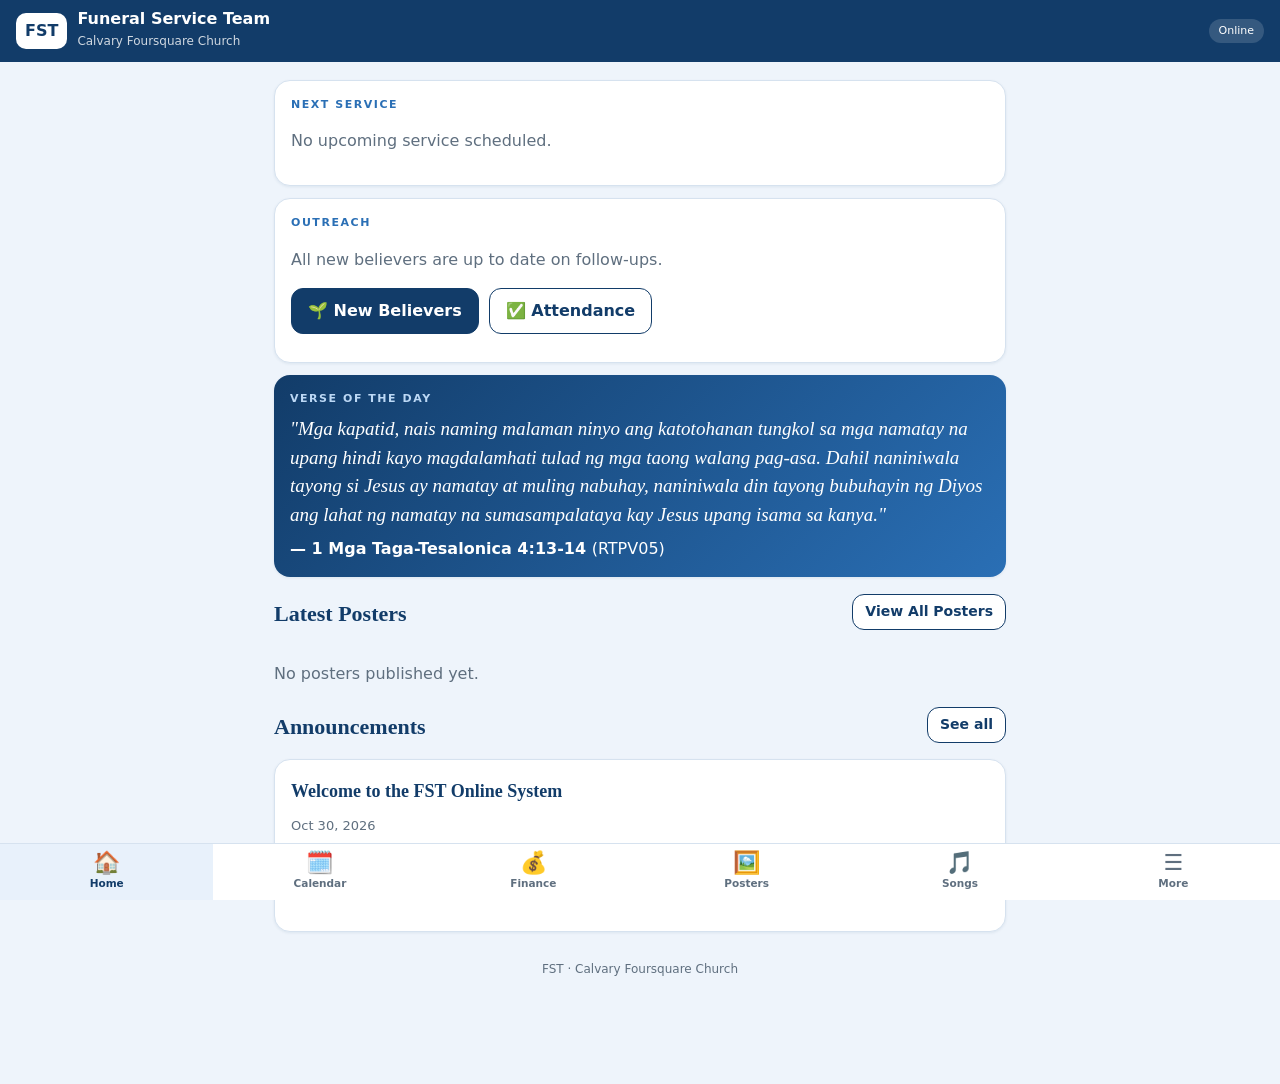
==== index.html @ 64f45190 "Add files via upload" ====
<!doctype html>
<html lang="en"><head><meta charset="utf-8"><meta name="viewport" content="width=device-width,initial-scale=1,viewport-fit=cover"><meta name="robots" content="noindex,nofollow"><meta name="theme-color" content="#123c69"><meta name="description" content="Calvary Foursquare Church Funeral Service Team"><link rel="manifest" href="manifest.webmanifest"><link rel="icon" href="assets/fst-icon.svg" type="image/svg+xml"><link rel="apple-touch-icon" href="assets/icons/apple-touch-icon.png"><title>FST | Calvary Foursquare Church</title><link rel="stylesheet" href="css/style.css"></head>
<body>
<header class="top"><div class="brand"><b>FST</b><span><strong>Funeral Service Team</strong><small>Calvary Foursquare Church</small></span></div><span id="connectionStatus" class="conn" role="status">…</span></header>
<main class="wrap">
<div id="loadBanner"></div>

<section class="view" id="v-home">
 <div id="nextService"></div>
 <div id="fuHome"></div>
 <article class="card verse hidden" id="verseCard"></article>
 <article class="card hidden" id="devotionCard"></article>
 <div class="heading"><h2>Latest Posters</h2><a class="btn alt sm" href="#posters">View All Posters</a></div>
 <div id="latestPosters" class="poster-grid latest"></div>
 <div class="heading"><h2>Announcements</h2><a class="btn alt sm" href="#more">See all</a></div>
 <div id="homeAnnouncements"></div>
</section>

<section class="view" id="v-events">
 <h2>Calendar</h2>
 <div class="card"><div class="heading"><button id="prev" class="btn alt sm" aria-label="Previous month">←</button><strong id="monthLabel"></strong><button id="next" class="btn alt sm" aria-label="Next month">→</button></div><div id="calendarGrid" class="calendar"></div><p class="muted small">Events without dates appear in the list below only.</p></div>
 <h2>Events</h2>
 <input id="eventSearch" class="search" type="search" placeholder="Search events…" aria-label="Search events">
 <div class="filters"><button data-filter="all" class="active">All</button><button data-filter="upcoming">Upcoming</button><button data-filter="completed">Completed</button></div>
 <div id="eventList"></div>
</section>

<section class="view" id="v-finance">
 <h2>Finance</h2>
 <div id="financeHero"></div>
 <div class="actions"><a class="btn" href="#summary">📄 Summary for Pastors</a><a class="btn alt" href="#expenses">🧾 Expense Report</a><a class="btn alt" href="#tithes">⛪ Tithes &amp; Offering Report</a></div>
 <div class="seg" role="tablist"><button data-ftab="services" class="active">Services</button><button data-ftab="history">History</button><button data-ftab="donations">Donations</button><button data-ftab="funds">Funds</button></div>
 <div id="ft-services" class="ftab"><div id="reportList"></div></div>
 <div id="ft-history" class="ftab hidden"><div id="historyList"></div></div>
 <div id="ft-donations" class="ftab hidden"><div id="donationList"></div></div>
 <div id="ft-funds" class="ftab hidden"><div class="seg sm"><button data-fund="operating" class="active">Operating Fund</button><button data-fund="savings">Savings</button><button data-fund="offering">Offering</button></div><div id="ledgerList"></div></div>
</section>

<section class="view" id="v-expenses">
 <div class="noprint actions"><a class="btn alt" href="#finance">← Back</a><button class="btn" data-print>Print / Save as PDF</button></div>
 <div class="noprint grid2"><label>Year<select id="expYear"></select></label><label>Month<select id="expMonth"><option value="">All months</option><option value="01">January</option><option value="02">February</option><option value="03">March</option><option value="04">April</option><option value="05">May</option><option value="06">June</option><option value="07">July</option><option value="08">August</option><option value="09">September</option><option value="10">October</option><option value="11">November</option><option value="12">December</option></select></label></div>
 <div id="expBody"></div>
</section>

<section class="view" id="v-tithes">
 <div class="noprint actions"><a class="btn alt" href="#finance">← Back</a><button class="btn" data-print>Print / Save as PDF</button></div>
 <div class="noprint grid2"><label>Year<select id="tyYear"></select></label><label>Month<select id="tyMonth"><option value="">All months</option><option value="01">January</option><option value="02">February</option><option value="03">March</option><option value="04">April</option><option value="05">May</option><option value="06">June</option><option value="07">July</option><option value="08">August</option><option value="09">September</option><option value="10">October</option><option value="11">November</option><option value="12">December</option></select></label></div>
 <div id="tyBody"></div>
</section>

<section class="view" id="v-songs">
 <h2>Songs &amp; Lyrics</h2>
 <div class="poster-tools"><input id="songSearch" class="search" type="search" placeholder="Search title or lyrics…" aria-label="Search songs"><select id="songCat" aria-label="Filter by category"><option value="all">All categories</option></select></div>
 <div id="songList"></div>
</section>

<section class="view" id="v-posters">
 <h2>Poster Gallery</h2>
 <p class="muted">Memorial service posters, team announcements, and church activities. Tap a poster to view it.</p>
 <div class="poster-tools"><input id="posterSearch" class="search" type="search" placeholder="Search posters…" aria-label="Search posters"><select id="posterCategory" aria-label="Filter posters by category"><option value="all">All categories</option></select></div>
 <div id="posterList" class="poster-grid"></div>
</section>

<section class="view" id="v-more">
 <div class="actions"><a class="btn" href="#reach">🌱 New Believers</a><a class="btn alt" href="#attend">✅ Attendance</a><a class="btn alt" href="#impact">📊 Ministry Impact Report</a></div>
 <h2>Assignments</h2><div id="assignmentList"></div>
 <h2>Announcements</h2><div id="announcementList"></div>
 <h2>About</h2>
 <div class="card"><p>Funeral Service Team (FST) is a ministry under the Evangelism Team of Calvary Foursquare Church.</p><p class="muted small">Install this app: on Android, open the browser menu and choose “Install app”. On iPhone, tap Share → “Add to Home Screen”.</p><p><a href="admin.html">Secretary Workspace</a></p></div>
</section>

<section class="view" id="v-reach">
 <div class="noprint actions"><a class="btn alt" href="#more">← Back</a></div>
 <h2>New Believers &amp; Follow-ups</h2><p class="muted small">People who received the Lord Jesus Christ through FST services, and how they are being followed up. Please keep this list within the team.</p>
 <div id="reachBody"></div>
</section>
<section class="view" id="v-attend">
 <div class="noprint actions"><a class="btn alt" href="#more">← Back</a></div>
 <h2>Attendance</h2><label class="noprint">Year<select id="atYear"><option value="all">All time</option></select></label><div id="attendBody"></div>
</section>
<section class="view" id="v-impact">
 <div class="noprint actions"><a class="btn alt" href="#more">← Back</a><button class="btn" data-print>Print / Save as PDF</button></div>
 <div class="noprint grid2"><label>Year<select id="imYear"></select></label><label>Month<select id="imMonth"><option value="">All months</option><option value="01">January</option><option value="02">February</option><option value="03">March</option><option value="04">April</option><option value="05">May</option><option value="06">June</option><option value="07">July</option><option value="08">August</option><option value="09">September</option><option value="10">October</option><option value="11">November</option><option value="12">December</option></select></label></div>
 <div id="imBody"></div>
</section>

<section class="view" id="v-report"><div id="reportBody"></div></section>

<section class="view" id="v-summary">
 <div class="noprint actions"><a class="btn alt" href="#finance">← Back</a><button class="btn" data-print>Print / Save as PDF</button></div>
 <div class="noprint grid2"><label>Year<select id="sumYear"></select></label><label>Month<select id="sumMonth"><option value="">All months</option><option value="01">January</option><option value="02">February</option><option value="03">March</option><option value="04">April</option><option value="05">May</option><option value="06">June</option><option value="07">July</option><option value="08">August</option><option value="09">September</option><option value="10">October</option><option value="11">November</option><option value="12">December</option></select></label></div>
 <div id="summaryBody"></div>
</section>
<footer class="foot">FST · Calvary Foursquare Church</footer>
</main>

<nav class="tabbar" aria-label="Main"><a href="#home" data-tab="home"><span>🏠</span>Home</a><a href="#events" data-tab="events"><span>🗓️</span>Calendar</a><a href="#finance" data-tab="finance"><span>💰</span>Finance</a><a href="#posters" data-tab="posters"><span>🖼️</span>Posters</a><a href="#songs" data-tab="songs"><span>🎵</span>Songs</a><a href="#more" data-tab="more"><span>☰</span>More</a></nav>
<dialog id="dlg"><button id="close" class="btn alt sm close">Close ✕</button><div id="dlgBody"></div></dialog>
<script src="js/shared.js"></script><script src="js/outreach-app.js"></script><script src="js/app.js"></script><script src="js/pwa.js"></script>
</body></html>
---- css/style.css ----
:root{--navy:#123c69;--blue:#2a6fb5;--sky:#e8f1fb;--ink:#1b2733;--muted:#5f6f7f;--line:#d6e2ef;--bg:#eef4fb;--ok:#1f7a4d;--danger:#b3402f}
*{box-sizing:border-box}html{scroll-padding-top:70px}
body{margin:0;font:16px/1.5 system-ui,-apple-system,"Segoe UI",Roboto,sans-serif;color:var(--ink);background:var(--bg);padding-bottom:calc(84px + env(safe-area-inset-bottom))}
h1,h2,h3,h4{font-family:Georgia,"Times New Roman",serif;color:var(--navy);margin:.5em 0 .3em;line-height:1.25}h2{font-size:22px}h3{font-size:18px}
a{color:var(--blue)}.muted{color:var(--muted)}.small{font-size:13px}.hidden{display:none!important}.preline{white-space:pre-line}
.top{position:sticky;top:0;z-index:20;background:var(--navy);color:#fff;padding:calc(10px + env(safe-area-inset-top)) 16px 10px;display:flex;justify-content:space-between;align-items:center;gap:10px}
.brand{display:flex;gap:10px;align-items:center;color:#fff;text-decoration:none}.brand b{background:#fff;color:var(--navy);border-radius:10px;padding:6px 9px;font-weight:800}.brand strong{display:block;line-height:1.1}.brand small{opacity:.8;font-size:12px}
.conn{font-size:11px;background:#ffffff26;border-radius:999px;padding:4px 10px;white-space:nowrap}.conn.offline{background:var(--danger)}
.wrap{max-width:760px;margin:0 auto;padding:6px 14px}
.view{display:none}.view.active{display:block}
.heading{display:flex;justify-content:space-between;align-items:center;gap:10px;flex-wrap:wrap}
.card,.item{background:#fff;border:1px solid var(--line);border-radius:16px;padding:16px;margin:12px 0;box-shadow:0 1px 3px #123c6914}
.item h3{margin-top:4px}
.btn,button{display:inline-flex;align-items:center;justify-content:center;gap:6px;min-height:44px;border:1px solid var(--navy);background:var(--navy);color:#fff;border-radius:12px;padding:10px 16px;font:inherit;font-weight:700;cursor:pointer;text-decoration:none}
.btn.alt,button.alt{background:#fff;color:var(--navy)}.btn.danger{background:#fff;color:var(--danger);border-color:var(--danger)}.btn.sm{min-height:36px;padding:6px 12px;font-size:14px}
button:focus-visible,a:focus-visible,input:focus-visible,select:focus-visible,textarea:focus-visible{outline:3px solid #8db8ea;outline-offset:2px}
.actions{display:flex;gap:10px;flex-wrap:wrap;margin:12px 0}
input,select,textarea{font:inherit;width:100%;padding:10px;border:1px solid var(--line);border-radius:10px;background:#fff;color:var(--ink);min-height:44px}
label{display:block;font-size:13px;font-weight:700;color:var(--navy)}label>input,label>select,label>textarea{margin-top:4px;font-weight:400}
.search{margin:8px 0}.grid2{display:grid;grid-template-columns:repeat(auto-fit,minmax(200px,1fr));gap:10px}.wide{grid-column:1/-1}
.filters{display:flex;gap:8px;margin:8px 0}.filters button{background:#fff;color:var(--navy)}.filters button.active{background:var(--navy);color:#fff}
.pill{display:inline-block;border-radius:999px;padding:2px 10px;font-size:12px;font-weight:700;background:var(--sky);color:var(--navy);text-transform:capitalize}.pill.upcoming{background:#dff3e8;color:var(--ok)}.pill.cancelled{background:#f9e1dd;color:var(--danger)}
/* bottom tab bar */
.tabbar{position:fixed;left:0;right:0;bottom:0;z-index:30;display:grid;grid-template-columns:repeat(6,1fr);background:#fff;border-top:1px solid var(--line);padding-bottom:env(safe-area-inset-bottom)}
.tabbar a{display:flex;flex-direction:column;align-items:center;gap:2px;padding:8px 0;font-size:10.5px;font-weight:700;color:var(--muted);text-decoration:none}.tabbar a span{font-size:22px;line-height:1}.tabbar a.active{color:var(--navy);background:var(--sky)}
/* announcement-style rows */
.next{padding:0;overflow:hidden}.next .band{background:var(--navy);color:#fff;padding:10px 16px;display:flex;justify-content:space-between;gap:8px;font-weight:800;letter-spacing:.08em;font-size:13px}
.next .body{padding:6px 16px 16px}.next h2{font-size:26px;margin:.3em 0 0}
.arow{display:grid;grid-template-columns:40px 1fr auto;gap:10px;align-items:center;padding:10px 0;border-bottom:1px solid var(--line)}.arow:last-child{border:0}
.ico{width:38px;height:38px;border-radius:50%;background:var(--navy);display:grid;place-items:center;font-size:17px}
.arow .lab{font-weight:700;color:var(--navy);font-size:14px;line-height:1.2}.arow .val{font-family:Georgia,serif;font-weight:800;font-size:20px;text-align:right;line-height:1.15}.arow .val.s{font-size:15px}.arow .sub{display:block;font:400 12px system-ui;color:var(--muted)}
h3.bar{background:var(--navy);color:#fff;text-align:center;letter-spacing:.18em;text-transform:uppercase;font-size:14px;padding:8px;border-radius:10px;margin:14px 0 8px}
.prog{list-style:none;margin:0;padding:0}.prog li{display:grid;grid-template-columns:34px 1fr auto;gap:10px;align-items:center;background:var(--sky);border-radius:10px;padding:8px;margin:6px 0}.prog b{background:var(--navy);color:#fff;border-radius:8px;text-align:center;padding:4px 0}.prog em{font-style:normal;font-size:13px;color:var(--muted);text-align:right}
.verse{background:linear-gradient(135deg,#123c69,#2a6fb5);color:#fff;border:0}.verse .eyebrow{color:#bcd8f5}.verse blockquote{margin:8px 0;font:italic 19px/1.5 Georgia,serif}.verse .ref{margin:0;font-weight:700}
.eyebrow{font-size:11px;font-weight:800;letter-spacing:.14em;color:var(--blue);margin:0}
audio{width:100%;margin:8px 0}details summary{cursor:pointer;font-weight:700;color:var(--navy);padding:6px 0}
/* finance */
.fin-hero{background:linear-gradient(135deg,#123c69,#2a6fb5);color:#fff;border-radius:18px;padding:20px;margin:12px 0;text-align:center}.fin-hero small{letter-spacing:.14em;font-weight:700;opacity:.85}.fin-hero strong{display:block;font:800 40px Georgia,serif;margin:4px 0}.fin-hero span{font-size:12px;opacity:.8}
.stat3{display:grid;grid-template-columns:repeat(3,1fr);gap:8px}.stat3>div{background:#fff;border:1px solid var(--line);border-radius:12px;padding:10px}.stat3 small{display:block;color:var(--muted);font-size:11px}.stat3 b{font-size:15px}
.tbl{width:100%;border-collapse:collapse;font-size:14px}.tbl th{background:var(--sky);text-align:left;padding:8px;font-size:12px}.tbl td{padding:8px;border-bottom:1px solid var(--line);vertical-align:top}.tbl .n{text-align:right;white-space:nowrap}.tbl tr.tot td{font-weight:800;background:#f6f9fd}
.tablewrap{overflow-x:auto}.pos{color:var(--ok);font-weight:700}.neg{color:var(--danger);font-weight:700}
.sheet{background:#fff;border:1px solid var(--line);border-radius:16px;padding:18px;margin:12px 0}.sheet h2{font-family:system-ui,sans-serif;font-size:24px}.info3{display:grid;grid-template-columns:repeat(auto-fit,minmax(150px,1fr));gap:8px;margin:12px 0}.info3>div{background:var(--sky);border-radius:12px;padding:10px}.info3 small{display:block;color:var(--muted);font-size:12px}
.note{background:var(--sky);border-left:4px solid var(--navy);border-radius:8px;padding:12px;margin:12px 0}.sign{display:grid;grid-template-columns:1fr 1fr;gap:24px;margin-top:40px}.sign div{border-top:1px solid var(--navy);padding-top:4px;font-size:13px;color:var(--muted);min-height:46px}.sign b{display:block;color:var(--ink);margin-top:-30px;margin-bottom:12px;min-height:18px}
/* calendar */
.calendar{display:grid;grid-template-columns:repeat(7,minmax(0,1fr));gap:3px}.weekday{font-size:11px;font-weight:800;text-align:center;color:var(--muted)}.day{min-height:56px;background:var(--sky);border-radius:8px;padding:3px;overflow:hidden}.day.muted{opacity:.45}.day-number{font-size:11px;font-weight:700}
.day button{display:block;width:100%;min-height:0;padding:2px 3px;margin-top:2px;font-size:10px;line-height:1.2;border-radius:6px;text-align:left;background:var(--navy);overflow:hidden;text-overflow:ellipsis}.day button.completed{background:#6b7c8e;border-color:#6b7c8e}
/* posters */
.poster-grid{display:grid;grid-template-columns:repeat(3,minmax(0,1fr));gap:12px;margin-top:12px}
.poster-card{padding:0;overflow:hidden;text-align:left;border-radius:14px;border:1px solid var(--line);background:#fff;color:var(--ink);display:flex;flex-direction:column;align-items:stretch;justify-content:flex-start;min-width:0;min-height:0;font-weight:400}
.poster-thumb{display:block;aspect-ratio:3/4;background:var(--sky)}.poster-card img,.poster-thumb .img-fallback{display:block;width:100%;height:100%;object-fit:contain}
.poster-info{display:flex;flex-direction:column;gap:4px;padding:10px;white-space:normal}.poster-info strong{overflow-wrap:anywhere;font-size:13px;color:var(--navy)}.poster-info small{font-size:11px;color:var(--muted)}
.poster-tools{display:flex;gap:10px;flex-wrap:wrap}.poster-tools input{flex:1 1 180px}.poster-tools select{flex:1 1 160px;width:auto}
.img-fallback{display:flex;align-items:center;justify-content:center;text-align:center;color:var(--muted);font-size:12px;padding:10px;background:var(--sky);min-height:120px}
.poster-view{overflow:auto;max-height:70vh;touch-action:pan-x pan-y pinch-zoom}.poster-expanded{display:block;max-width:100%;margin:12px auto;border-radius:8px}
@media(max-width:650px){.poster-grid{grid-template-columns:repeat(2,minmax(0,1fr));gap:9px}}
dialog{width:min(640px,calc(100% - 20px));max-height:88vh;overflow:auto;border:0;border-radius:18px;padding:20px;box-shadow:0 20px 70px #0004}dialog::backdrop{background:#10231db3}.close{position:sticky;top:0;float:right}
.status-msg,.msg{font-size:13px;margin:10px 0;overflow-wrap:anywhere}.msg.ok,.status-msg.success{color:var(--ok)}.msg.bad,.status-msg.error{color:var(--danger)}
.banner{background:#fdecea;border:1px solid #f0b9b1;color:#7d2a1f;border-radius:12px;padding:10px 14px;margin:12px 0;font-size:14px}
.notice{background:#fff5df;border:1px solid #efdfb6;border-radius:10px;padding:13px;color:#75551b;font-size:13px;margin:14px 0}
.foot{text-align:center;color:var(--muted);font-size:12px;padding:16px}
/* admin */
.tabs{display:flex;gap:6px;overflow-x:auto;padding:4px 0;-webkit-overflow-scrolling:touch}.tabs button{flex:0 0 auto;background:#fff;color:var(--navy);min-height:40px;font-size:14px}.tabs button.active{background:var(--navy);color:#fff}.tabs .dot{width:8px;height:8px;border-radius:50%;background:#e08a00;display:inline-block}
.rrow{display:grid;grid-template-columns:repeat(auto-fit,minmax(110px,1fr)) auto;gap:6px;margin:6px 0;align-items:center}.rrow button{min-height:40px;padding:6px 12px}
.rows{list-style:none;padding:0;margin:8px 0}.rows li{display:flex;gap:8px;align-items:center;justify-content:space-between;flex-wrap:wrap;border-bottom:1px solid var(--line);padding:8px 0}.rows li>span{flex:1 1 200px;overflow-wrap:anywhere}
.totals{background:var(--sky);border-radius:12px;padding:10px 14px;font-weight:700;margin:12px 0}.pill.dirty{background:#fff0d6;color:#8a5a00}
.poster-preview{max-width:240px;max-height:320px;object-fit:contain;border:1px solid var(--line);border-radius:8px;margin-top:8px;display:block}
.out canvas{max-width:100%;height:auto;border:1px solid var(--line);border-radius:10px;margin-top:10px}
textarea.code{font-family:ui-monospace,Consolas,monospace;font-size:12px;min-height:300px}
@media print{.top,.tabbar,.noprint,.foot,#loadBanner{display:none!important}body{background:#fff;padding:0}.view{display:none!important}.view.active{display:block!important}.sheet{border:0;box-shadow:none;padding:0}.wrap{max-width:none;padding:0}*{-webkit-print-color-adjust:exact;print-color-adjust:exact}}

.fund2{display:grid;grid-template-columns:1fr 1fr;gap:10px;margin:12px 0}.fund{border-radius:18px;padding:16px 12px;color:#fff;text-align:center}.fund.op{background:linear-gradient(135deg,#123c69,#2a6fb5)}.fund.sv{background:linear-gradient(135deg,#1f6a4d,#3a9b72)}.fund.of{background:linear-gradient(135deg,#8a5a00,#c98a12)}.fund.tt{background:linear-gradient(135deg,#4b2a7a,#7d52b8)}#fdBal{grid-template-columns:1fr 1fr}#fdBal .fund.of{grid-column:1/-1}
.fund small{letter-spacing:.12em;font-weight:700;opacity:.9;font-size:11px}.fund strong{display:block;font:800 26px Georgia,serif;margin:4px 0}.fund span{font-size:11px;opacity:.85;display:block;line-height:1.3}.fund.neg strong{color:#ffd9d3}
.seg{display:flex;gap:6px;margin:12px 0}.seg button{flex:1;background:#fff;color:var(--navy);min-height:40px;font-size:14px}.seg button.active{background:var(--navy);color:#fff}.seg.sm button{min-height:34px;font-size:13px}
.song-item{display:block;width:100%;text-align:left;background:#fff;color:var(--ink);border:1px solid var(--line);border-radius:14px;padding:12px 14px;margin:8px 0;font-weight:400}.song-item strong{display:block;color:var(--navy);font-size:17px}.song-item small{color:var(--muted)}
dialog.reader{width:min(760px,100%);max-height:100vh;height:100%;border-radius:0}
.reader-bar{display:flex;gap:6px;flex-wrap:wrap;margin:10px 0;position:sticky;top:0;background:#fff;padding:6px 0;z-index:2}
.lyrics{font-family:Georgia,"Times New Roman",serif;line-height:1.55;padding:6px 4px;border-radius:12px}.lyrics .stanza{margin:0 0 1.1em}.lyrics .seclab{display:block;font:700 .6em system-ui,sans-serif;letter-spacing:.14em;text-transform:uppercase;color:var(--blue);margin-bottom:.2em}
.lyrics.dark{background:#10161d;color:#f1f4f7;padding:14px}.lyrics.dark .seclab{color:#8fc1f5}
.songchecks{display:grid;grid-template-columns:repeat(auto-fit,minmax(200px,1fr));gap:4px 12px}.songchecks label{display:flex;gap:8px;align-items:center;font-weight:400;color:var(--ink)}.songchecks input{width:auto;min-height:0}
@media(max-width:380px){.fund strong{font-size:22px}}
.totals.neg{background:#fde8e8;color:#8b1a1a}.cs{margin:6px 0 10px;padding:10px;border:1px dashed var(--line,#b9c7d8);border-radius:12px}.cs .totals{margin:8px 0}#tx_csw:empty{display:none}
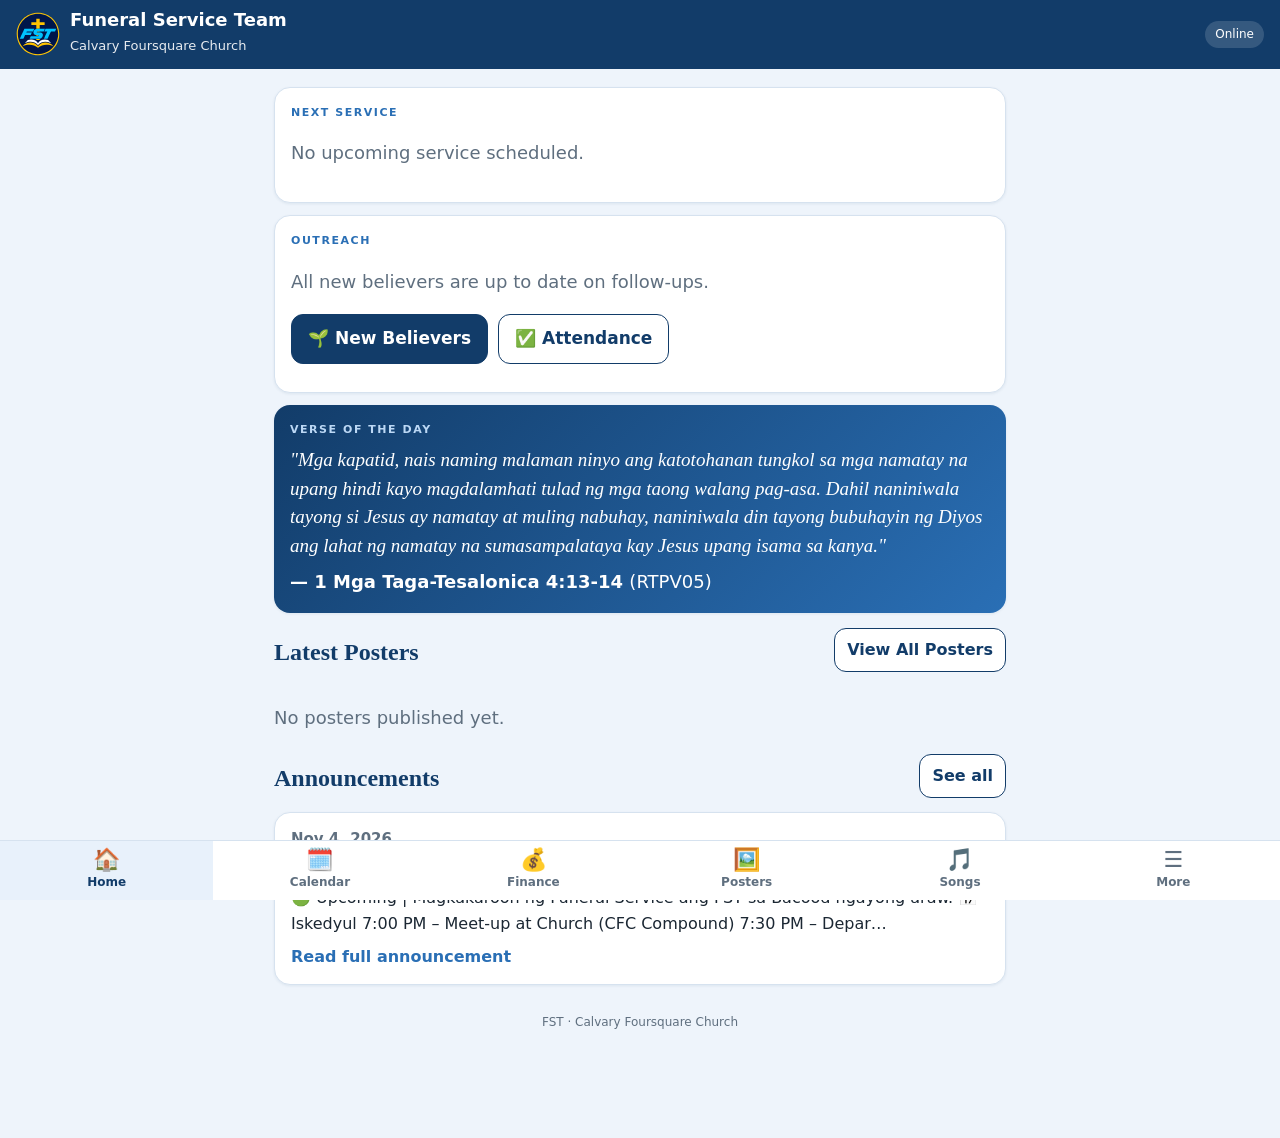
==== commit 4e3b128e: "Add files via upload" ====
--- a/index.html
+++ b/index.html
@@ -1,7 +1,7 @@
 <!doctype html>
 <html lang="en"><head><meta charset="utf-8"><meta name="viewport" content="width=device-width,initial-scale=1,viewport-fit=cover"><meta name="robots" content="noindex,nofollow"><meta name="theme-color" content="#123c69"><meta name="description" content="Calvary Foursquare Church Funeral Service Team"><link rel="manifest" href="manifest.webmanifest"><link rel="icon" href="assets/fst-icon.svg" type="image/svg+xml"><link rel="apple-touch-icon" href="assets/icons/apple-touch-icon.png"><title>FST | Calvary Foursquare Church</title><link rel="stylesheet" href="css/style.css"></head>
 <body>
-<header class="top"><div class="brand"><b>FST</b><span><strong>Funeral Service Team</strong><small>Calvary Foursquare Church</small></span></div><span id="connectionStatus" class="conn" role="status">…</span></header>
+<header class="top"><div class="brand"><img class="logo" src="assets/fst-icon.svg" alt="" width="44" height="44"><span><strong>Funeral Service Team</strong><small>Calvary Foursquare Church</small></span></div><span id="connectionStatus" class="conn" role="status">…</span></header>
 <main class="wrap">
 <div id="loadBanner"></div>
 
@@ -64,7 +64,7 @@
 <section class="view" id="v-more">
  <div class="actions"><a class="btn" href="#reach">🌱 New Believers</a><a class="btn alt" href="#attend">✅ Attendance</a><a class="btn alt" href="#impact">📊 Ministry Impact Report</a></div>
  <h2>Assignments</h2><div id="assignmentList"></div>
- <h2>Announcements</h2><div id="announcementList"></div>
+ <h2>All Announcements</h2><div id="announcementList"></div>
  <h2>About</h2>
  <div class="card"><p>Funeral Service Team (FST) is a ministry under the Evangelism Team of Calvary Foursquare Church.</p><p class="muted small">Install this app: on Android, open the browser menu and choose “Install app”. On iPhone, tap Share → “Add to Home Screen”.</p><p><a href="admin.html">Secretary Workspace</a></p></div>
 </section>
@@ -95,6 +95,7 @@
 </main>
 
 <nav class="tabbar" aria-label="Main"><a href="#home" data-tab="home"><span>🏠</span>Home</a><a href="#events" data-tab="events"><span>🗓️</span>Calendar</a><a href="#finance" data-tab="finance"><span>💰</span>Finance</a><a href="#posters" data-tab="posters"><span>🖼️</span>Posters</a><a href="#songs" data-tab="songs"><span>🎵</span>Songs</a><a href="#more" data-tab="more"><span>☰</span>More</a></nav>
+<div id="toast" class="toast" role="status" aria-live="polite"></div>
 <dialog id="dlg"><button id="close" class="btn alt sm close">Close ✕</button><div id="dlgBody"></div></dialog>
-<script src="js/shared.js"></script><script src="js/outreach-app.js"></script><script src="js/app.js"></script><script src="js/pwa.js"></script>
+<script src="js/config.js"></script><script src="js/shared.js"></script><script src="js/outreach-app.js"></script><script src="js/app.js"></script><script src="js/pwa.js"></script>
 </body></html>
--- a/css/style.css
+++ b/css/style.css
@@ -1,11 +1,11 @@
 :root{--navy:#123c69;--blue:#2a6fb5;--sky:#e8f1fb;--ink:#1b2733;--muted:#5f6f7f;--line:#d6e2ef;--bg:#eef4fb;--ok:#1f7a4d;--danger:#b3402f}
 *{box-sizing:border-box}html{scroll-padding-top:70px}
-body{margin:0;font:16px/1.5 system-ui,-apple-system,"Segoe UI",Roboto,sans-serif;color:var(--ink);background:var(--bg);padding-bottom:calc(84px + env(safe-area-inset-bottom))}
+body{margin:0;font:18px/1.6 system-ui,-apple-system,"Segoe UI",Roboto,sans-serif;color:var(--ink);background:var(--bg);padding-bottom:calc(84px + env(safe-area-inset-bottom))}
 h1,h2,h3,h4{font-family:Georgia,"Times New Roman",serif;color:var(--navy);margin:.5em 0 .3em;line-height:1.25}h2{font-size:22px}h3{font-size:18px}
-a{color:var(--blue)}.muted{color:var(--muted)}.small{font-size:13px}.hidden{display:none!important}.preline{white-space:pre-line}
+a{color:var(--blue)}.muted{color:var(--muted)}.small{font-size:15px}.hidden{display:none!important}.preline{white-space:pre-line}
 .top{position:sticky;top:0;z-index:20;background:var(--navy);color:#fff;padding:calc(10px + env(safe-area-inset-top)) 16px 10px;display:flex;justify-content:space-between;align-items:center;gap:10px}
 .brand{display:flex;gap:10px;align-items:center;color:#fff;text-decoration:none}.brand b{background:#fff;color:var(--navy);border-radius:10px;padding:6px 9px;font-weight:800}.brand strong{display:block;line-height:1.1}.brand small{opacity:.8;font-size:12px}
-.conn{font-size:11px;background:#ffffff26;border-radius:999px;padding:4px 10px;white-space:nowrap}.conn.offline{background:var(--danger)}
+.conn{font-size:12px;background:#ffffff26;border-radius:999px;padding:4px 10px;white-space:nowrap}.conn.offline{background:var(--danger)}
 .wrap{max-width:760px;margin:0 auto;padding:6px 14px}
 .view{display:none}.view.active{display:block}
 .heading{display:flex;justify-content:space-between;align-items:center;gap:10px;flex-wrap:wrap}
@@ -16,13 +16,13 @@
 button:focus-visible,a:focus-visible,input:focus-visible,select:focus-visible,textarea:focus-visible{outline:3px solid #8db8ea;outline-offset:2px}
 .actions{display:flex;gap:10px;flex-wrap:wrap;margin:12px 0}
 input,select,textarea{font:inherit;width:100%;padding:10px;border:1px solid var(--line);border-radius:10px;background:#fff;color:var(--ink);min-height:44px}
-label{display:block;font-size:13px;font-weight:700;color:var(--navy)}label>input,label>select,label>textarea{margin-top:4px;font-weight:400}
+label{display:block;font-size:15px;font-weight:700;color:var(--navy)}label>input,label>select,label>textarea{margin-top:4px;font-weight:400}
 .search{margin:8px 0}.grid2{display:grid;grid-template-columns:repeat(auto-fit,minmax(200px,1fr));gap:10px}.wide{grid-column:1/-1}
 .filters{display:flex;gap:8px;margin:8px 0}.filters button{background:#fff;color:var(--navy)}.filters button.active{background:var(--navy);color:#fff}
-.pill{display:inline-block;border-radius:999px;padding:2px 10px;font-size:12px;font-weight:700;background:var(--sky);color:var(--navy);text-transform:capitalize}.pill.upcoming{background:#dff3e8;color:var(--ok)}.pill.cancelled{background:#f9e1dd;color:var(--danger)}
+.pill{display:inline-block;border-radius:999px;padding:2px 10px;font-size:13px;font-weight:700;background:var(--sky);color:var(--navy);text-transform:capitalize}.pill.upcoming{background:#dff3e8;color:var(--ok)}.pill.cancelled{background:#f9e1dd;color:var(--danger)}
 /* bottom tab bar */
 .tabbar{position:fixed;left:0;right:0;bottom:0;z-index:30;display:grid;grid-template-columns:repeat(6,1fr);background:#fff;border-top:1px solid var(--line);padding-bottom:env(safe-area-inset-bottom)}
-.tabbar a{display:flex;flex-direction:column;align-items:center;gap:2px;padding:8px 0;font-size:10.5px;font-weight:700;color:var(--muted);text-decoration:none}.tabbar a span{font-size:22px;line-height:1}.tabbar a.active{color:var(--navy);background:var(--sky)}
+.tabbar a{display:flex;flex-direction:column;align-items:center;gap:2px;padding:8px 0;font-size:12px;font-weight:700;color:var(--muted);text-decoration:none}.tabbar a span{font-size:22px;line-height:1}.tabbar a.active{color:var(--navy);background:var(--sky)}
 /* announcement-style rows */
 .next{padding:0;overflow:hidden}.next .band{background:var(--navy);color:#fff;padding:10px 16px;display:flex;justify-content:space-between;gap:8px;font-weight:800;letter-spacing:.08em;font-size:13px}
 .next .body{padding:6px 16px 16px}.next h2{font-size:26px;margin:.3em 0 0}
@@ -79,3 +79,57 @@
 .songchecks{display:grid;grid-template-columns:repeat(auto-fit,minmax(200px,1fr));gap:4px 12px}.songchecks label{display:flex;gap:8px;align-items:center;font-weight:400;color:var(--ink)}.songchecks input{width:auto;min-height:0}
 @media(max-width:380px){.fund strong{font-size:22px}}
 .totals.neg{background:#fde8e8;color:#8b1a1a}.cs{margin:6px 0 10px;padding:10px;border:1px dashed var(--line,#b9c7d8);border-radius:12px}.cs .totals{margin:8px 0}#tx_csw:empty{display:none}
+
+/* ===== v2: readability, branding, announcements, pictures ===== */
+h2{font-size:24px}h3{font-size:20px}
+.logo{width:44px;height:44px;flex:none;display:block;border-radius:50%}
+.brand strong{font-size:18px}.brand small{font-size:13px;opacity:.9}
+.btn,button{min-height:48px;font-size:17px}.btn.sm{min-height:44px;font-size:16px}
+a{text-underline-offset:3px}
+button:focus-visible,a:focus-visible,input:focus-visible,select:focus-visible,textarea:focus-visible{outline:3px solid #1d5fa8;outline-offset:2px}
+.empty{background:#fff;border:1px dashed var(--line);border-radius:14px;padding:18px;text-align:center;color:var(--muted);margin:12px 0}
+.pill.warn{background:#fff1cc;color:#7a4b00}
+/* announcement cards */
+.ann-card{display:flex;flex-direction:row;align-items:stretch;justify-content:flex-start;gap:0;width:100%;padding:0;margin:12px 0;text-align:left;font-weight:400;color:var(--ink);background:#fff;border:1px solid var(--line);border-radius:16px;overflow:hidden;box-shadow:0 1px 3px #123c6914;min-height:0}
+.ann-card.imp{border-left:6px solid #d9a21b}
+.ann-thumb{flex:0 0 104px;background:var(--sky);display:flex;align-items:center;justify-content:center}
+.ann-thumb img{display:block;width:100%;height:100%;max-height:150px;object-fit:contain}
+.ann-text{display:flex;flex-direction:column;gap:4px;padding:14px 16px;min-width:0;flex:1}
+.ann-meta{display:flex;flex-wrap:wrap;gap:8px;align-items:center}.ann-date{font-size:15px;color:var(--muted);font-weight:600}
+.ann-title{font:700 20px/1.3 Georgia,"Times New Roman",serif;color:var(--navy);overflow-wrap:anywhere}
+.ann-snip{display:-webkit-box;-webkit-line-clamp:2;-webkit-box-orient:vertical;overflow:hidden;font-size:16px;color:var(--ink)}
+.ann-more{margin-top:4px;font-weight:700;color:var(--blue);font-size:16px}
+.ann-h{font-size:26px;margin-top:0;overflow-wrap:anywhere}
+.ann-body{margin-top:8px;font-size:19px;line-height:1.7}
+.ann-sec{padding:12px 0;border-bottom:1px solid var(--line);overflow-wrap:anywhere}.ann-sec:last-child{border:0}
+/* picture gallery */
+.ann-gallery{display:flex;flex-direction:column;gap:18px;margin:12px 0}
+.ann-fig{margin:0}.ann-cap{font-weight:700;color:var(--navy);margin-bottom:6px}
+.ann-imgwrap{background:var(--sky);border-radius:12px;display:flex;justify-content:center;align-items:center;min-height:120px;overflow:hidden}
+.ann-imgwrap img{display:block;max-width:100%;height:auto;max-height:75vh;object-fit:contain}
+.img-actions{display:flex;flex-wrap:wrap;gap:10px;margin:10px 0}.img-actions>*{flex:1 1 160px}
+.poster-expanded{max-width:100%;height:auto}
+/* toast */
+.toast{position:fixed;left:12px;right:12px;bottom:calc(92px + env(safe-area-inset-bottom));z-index:60;background:#1b2733;color:#fff;border-radius:14px;padding:14px 16px;font-size:17px;box-shadow:0 8px 30px #0005;opacity:0;pointer-events:none;transform:translateY(8px);transition:opacity .2s,transform .2s;max-width:640px;margin:0 auto}
+.toast.show{opacity:1;transform:none}.toast.bad{background:var(--danger)}
+dialog{z-index:50}dialog .toast{display:none}
+/* admin */
+label.check{display:flex;align-items:center;gap:10px;font-size:17px;align-self:end;min-height:48px}label.check input{width:24px;height:24px;min-height:0;margin:0}
+.an-img{display:flex;gap:12px;align-items:flex-start;background:var(--sky);border-radius:12px;padding:10px;margin:10px 0}.an-img>img{width:96px;height:96px;object-fit:contain;background:#fff;border-radius:8px;flex:none}.an-img>div{flex:1;min-width:0}
+.rows{list-style:none;margin:0;padding:0}.rows li{display:flex;flex-wrap:wrap;gap:8px;align-items:center;padding:10px 0;border-bottom:1px solid var(--line)}.rows li>span{flex:1 1 220px;min-width:0;overflow-wrap:anywhere}
+.preview{border:2px dashed var(--blue)}
+@media(max-width:420px){.ann-thumb{flex-basis:84px}.ann-title{font-size:19px}.wrap{padding:6px 12px}}
+@media(prefers-reduced-motion:reduce){*{transition:none!important;animation:none!important;scroll-behavior:auto!important}}
+/* segmented controls: wrap on narrow phones, readable size, big enough to tap */
+.seg{flex-wrap:wrap}.seg button{flex:1 1 40%;min-height:48px;font-size:16px;padding:8px 10px}.seg.sm button{min-height:44px;font-size:15px}
+.filters{flex-wrap:wrap}.filters button{flex:1 1 28%}
+
+#pubBar{display:none}#pubBar.show{display:flex;position:fixed;left:0;right:0;bottom:0;z-index:40;gap:12px;align-items:center;justify-content:space-between;flex-wrap:wrap;background:#fff1cc;color:#4a2f00;border-top:3px solid #d9a21b;padding:10px 14px calc(10px + env(safe-area-inset-bottom));font-size:16px}
+#pubBar span{flex:1 1 220px}#pubBar button{flex:0 0 auto}
+body:has(#pubBar.show){padding-bottom:calc(120px + env(safe-area-inset-bottom))!important}
+
+/* Special tasks: a quiet block under the program, so the event details stay the focus */
+.tasks{margin:16px 0 6px;padding:10px 12px;border:1px solid var(--line);border-radius:12px;background:rgba(255,255,255,.6)}
+.tasks h4{margin:0 0 4px;font-size:12px;letter-spacing:.18em;text-transform:uppercase;color:var(--muted)}
+.tasks .trow{display:grid;grid-template-columns:28px 1fr auto;gap:8px;align-items:center;padding:7px 0;border-top:1px solid var(--line);font-size:14px}.tasks .trow:first-of-type{border-top:0}
+.tasks .ti{text-align:center}.tasks .tr{font-weight:700;color:var(--navy)}.tasks .tn{text-align:right;font-weight:700}.tasks .tn small{display:block;font-weight:400;font-size:12px;color:var(--muted)}
